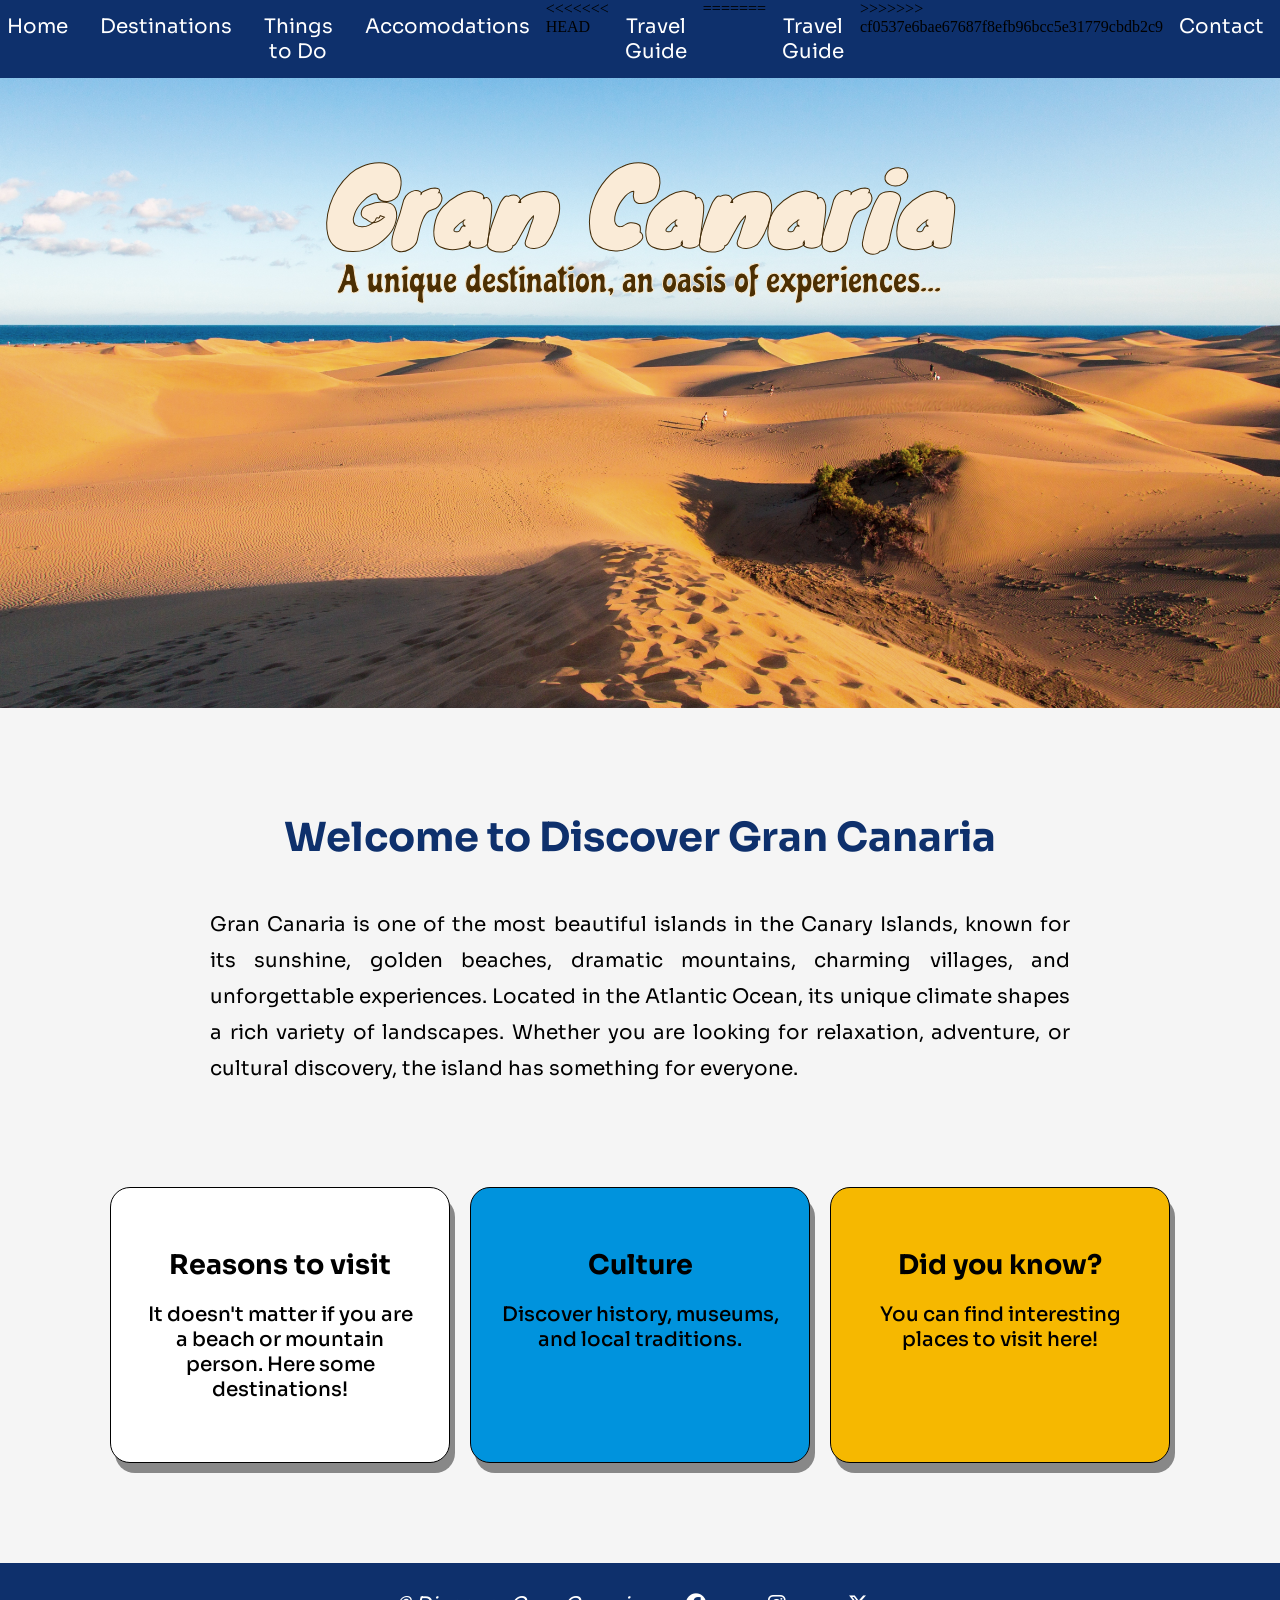
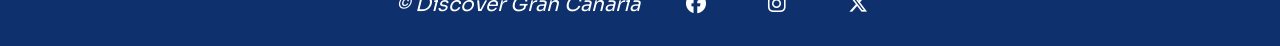
==== index.html @ fe01871c "second commmit from uni" ====
<!DOCTYPE html>
<html lang="en">
<head>
    <meta charset="UTF-8">
    <meta name="viewport" content="width=device-width, initial-scale=1.0">
    <link rel="stylesheet" href="assets/css/style.css">
    <link rel="stylesheet" href="https://cdnjs.cloudflare.com/ajax/libs/font-awesome/6.5.0/css/all.min.css">
    <link rel="preconnect" href="https://fonts.googleapis.com">
    <link rel="preconnect" href="https://fonts.gstatic.com" crossorigin>
    <link href="https://fonts.googleapis.com/css2?family=Chicle&family=Fascinate+Inline&family=Funnel+Sans:ital,wght@0,300..800;1,300..800&family=Knewave&family=Sora:wght@100..800&display=swap" rel="stylesheet">
    <title>Discover Gran Canaria</title>
</head>
<body>
    <header>
        <nav>
            <ul>
                <li><a href="index.html">Home</a></li>
                <li><a href="destinations.html">Destinations</a></li>
                <li><a href="things-to-do.html">Things to Do</a></li>
                <li><a href="accomodations.html">Accomodations</a></li>
<<<<<<< HEAD
                <li><a href="guide.html">Travel Guide</a></li>
=======
                <li><a href="#travel-guide">Travel Guide</a></li>
>>>>>>> cf0537e6bae67687f8efb96bcc5e31779cbdb2c9
                <li><a href="contact.html">Contact</a></li>
            </ul>
        </nav>
            <div class="container">
                <img class="background-img" src="assets/images/dunas.jpg" alt="Maspalomas Dunes">
                <div class="centered">
                    <h1>Gran Canaria</h1>
                    <p>A unique destination, an oasis of experiences...</p>
                </div>
            </div>
    </header>
    <main>
        <section class="introduction">
            <div class="main-title">
                <h2>Welcome to Discover Gran Canaria</h2>
            </div>
            <div class="main-text">
                <p>Gran Canaria is one of the most beautiful islands in the Canary Islands, known for its sunshine, golden beaches, dramatic mountains, charming villages, and unforgettable experiences. Located in the Atlantic Ocean, its unique climate shapes a rich variety of landscapes. Whether you are looking for relaxation, adventure, or cultural discovery, the island has something for everyone.</p>
            </div>
        </section>
        <section class="introduction-extra">
            <div class="white box">
                <h3>Reasons to visit</h3>
                <p>It doesn't matter if you are a beach or mountain person. Here some destinations!</p>
            </div>

            <div class="blue box">
                <h3>Culture</h3>
                <p>Discover history, museums, and local traditions.</p>
            </div>

            <div class="yellow box">
                <h3>Did you know?</h3>
                <p>You can find interesting places to visit here!</p>
            </div>
        </section>
    </main>
    <footer>
        <ul>
                <li id="copyright"><p>&copy; Discover Gran Canaria</p></li>
                <li><a href="index.html"><i class="fa-brands fa-facebook"></i></a></li>
                <li><a href="#destinations"><i class="fa-brands fa-instagram"></i></a></li>
                <li><a href="#things-to-do"><i class="fa-brands fa-x-twitter"></i></a></li>
            </ul>
    </footer>

</body>
</html>
---- assets/css/style.css ----
/*Style fonts here*/
@import url('https://fonts.googleapis.com/css2?family=Chicle&family=Fascinate+Inline&family=Funnel+Sans:ital,wght@0,300..800;1,300..800&family=Knewave&family=Sora:wght@100..800&display=swap');
/*Style fonts ends here */

* {
  padding: 0;
  margin: 0;
  box-sizing: border-box;
}

body {
  background-color:  #f5f5f5;
}
/* Header starts here */
/* navigation */

ul {
  display: flex;                
  justify-content: flex-end; 
  list-style-type: none;
  background-color: #0e306c;
}


ul li a {
  font-family: "Sora", Arial, Helvetica, sans-serif;
  font-size:20px;
  display: block;
  color: white;
  text-align: center;
  padding: 14px 16px;
  text-decoration: none;
}

nav ul li a:hover {
  background-color: #446db2;
}

/* Background image Home*/

.container {
  position: relative;
  height:70vh;
  min-height: 350px;
  max-height: 900px;
  overflow: hidden;
  text-align: center;
  color: white;
}

.background-img {
  width: 100%;
  height: 100%;
  object-fit: cover;
  filter: saturate(80%);
}

.centered h1 {
  font-family: "Knewave", Arial, Helvetica, sans-serif;
  font-size: clamp(45px, 8vw, 150px); /*responsive font size*/
  color: antiquewhite;
  -webkit-text-stroke: 1px #422b08; /*font border*/
  position: absolute;
  top: 20%;
  left: 50%;
  transform: translate(-50%, -50%);
  white-space: nowrap; /*keep text in the same line*/
}

.centered p {
  font-family: "Chicle", Arial, Helvetica, sans-serif;
  font-size: clamp(22px, 3vw, 50px);
  color: rgb(76, 47, 3);
  -webkit-text-stroke: 1px #fceacd; /*font border*/
  position: absolute;
  top: 34%;
  left: 50%;
  transform: translate(-50%, -50%);
}
/* header ends here*/

/* homepage main starts here */

.introduction {
  max-width: 900px;
  margin: 80px auto;  
  padding: 0 20px;
  text-align: center;
}

/* section 1 */
.main-title h2 {
  font-family: "Sora", Arial, Helvetica, sans-serif;
  font-weight: bold;
  font-size: clamp(26px, 4vw, 40px);
  color: #0e306c;
  text-align: center;
  padding: 24px;
  margin:10px;
  margin-bottom:20px;
}

.main-text p {
  font-family: "Sora", Arial, Helvetica, sans-serif;
  text-align: justify;
  font-size: clamp(16px, 2vw, 20px);
  line-height: 1.8;
  color: black;
}

/* section 2*/

.introduction-extra {
  display: flex;
  justify-content: center;
  gap:20px;
  margin: 100px auto;
  max-width: 1100px;
  padding: 0 20px;
}

.box {
  flex: 1;
  padding: 60px 30px;
  text-align: center;
  font-weight: 500;
  color: black;
  border: 1px solid black;
  border-radius: 20px;
  box-shadow: 5px 10px #888888;
  font-family: "Sora", Arial, Helvetica, sans-serif;
}

.box h3 {
  font-size: clamp(20px, 3vw, 27px);
}

.box p {
  font-size: clamp(16px, 2vw, 20px);
  padding-top: 20px;
}

.white {
  background-color: white;
}
.blue {

   background-color: #0093dd;
}
.yellow {

   background-color: #f6b800;
}
/* ====== Destinations page style starts here =============*/
.introduction-background{
    width: 100%;
    max-width: none;
    height: 300px;
    margin: 0 0 80px 0;
    padding: 0 20px;
    background-size: cover;
    background-position: center;
    background-repeat: no-repeat;
    display: flex;
    flex-direction: column;
    justify-content: center;
    position: relative;
}

#destinations-background-img {
   background-image:
        linear-gradient(rgba(255,255,255,0.7), rgba(255,255,255,0.7)),
        url('../images/sand.png');
}

.introduction-background::after {
    content: "";
    position: absolute;
    bottom: 0;
    left: 0;
    width: 100%;
    height: 80px;
    background: linear-gradient(to bottom, rgba(255,255,255,0), #f5f5f5);
}

.introduction-background .main-text {
    max-width: 800px;
    margin: 0 auto;
}

.introduction-background .main-text p {
    text-align: center;   
    color: black;
    font-weight: 500;
}

.destination-container {
      display: flex;
      align-items: center;
      justify-content: center;
      gap: 110px;
      margin: 100px auto;
      max-width: 1250px;
      padding: 0 40px;
}

.destination-container.reverse {
    flex-direction: row-reverse;
}

.destination-image img {
    width: 580px;
    max-width: 1000px;
    height: 380px;
    object-fit: cover;
    border-radius: 20px;
    box-shadow: 5px 10px #888888;
    transition: transform 0.3s ease;
}

.destination-image img:hover {
    transform: scale(1.03);
}
.destination-info {
    max-width: 430px;
}

.destination-info h3 {
    font-size: 2.2rem;
    margin: 10px 0 15px;
    font-family: "Sora", Arial, Helvetica, sans-serif;
    font-weight: bold;
    color: #0e306c;
}

.destination-info p {
    font-size: 1rem;
    text-align: justify;
    line-height: 1.6;
    color: black;
    font-family: "Sora", Arial, Helvetica, sans-serif;
    margin-bottom: 25px;
}

.destination-info .destination-button {
    display: inline-flex;
    align-items: center;
    gap: 10px;
    background-color:#f6b800;
    color: #0e306c;
    font-family: "Sora", Arial, Helvetica, sans-serif;
    font-weight: bold;
    border: none;
    padding: 14px 26px;
    border-radius: 30px;
    font-size: 0.95rem;
    cursor: pointer;
    transition: all 0.3s ease;
    text-decoration: none;
}

.destination-info .destination-button:hover {
    background-color:#0093dd;
     color: black;
     text-decoration: none;
}

.destination-info .destination-button i {
    transition: transform 0.3s ease;
}

.destination-info .destination-button:hover i {
    transform: translateX(5px);
}
/* ====== Things To Do page style starts here =============*/

#activities-background-img {
    height: 400px;
    background-image:
        linear-gradient(rgba(255,255,255,0.7), rgba(255,255,255,0.7)),
        url('../images/activities.png');
}

#activities-background-img::after {
    content: "";
    position: absolute;
    bottom: 0;
    left: 0;
    width: 100%;
    height: 80px;

    background: linear-gradient(to bottom, rgba(255,255,255,0), #f5f5f5);
}

#activities-background-img .main-text {
    max-width: 800px;
    margin: 0 auto;
}

#activities-background-img .main-text p {
    text-align: center;   
    color: black;
    font-weight: 500;
}

.activities-container {
    display: flex;
    justify-content: center;
    gap: 30px;
    margin: 100px auto;
    max-width: 1300px;
    padding: 0 20px;
    flex-wrap: wrap;
}

.activities-content {
    width: 360px;
    text-align: center;
    padding: 20px;
    font-weight: 500;
    color: black;
    border-radius: 20px;
    box-shadow: 10px 10px 5px #aaaaaa;
    font-family: "Sora", Arial, Helvetica, sans-serif;
    background-color: antiquewhite;
    display: flex;
    flex-direction: column;
}

.activities-content img {
    width: 100%; 
    height: 230px;
    object-fit: cover;
    border-radius: 20px;
}

.activities-info {
    display: flex;
    flex-direction: column;
    flex: 1;
}

.activities-info h3 {
    font-size: 1.6rem;
    color: #0e306c;
    font-weight: bold;
    margin-top: 15px;
}

.activities-info p {
    font-size: 1rem;
    padding: 15px 0;
    text-align: center;
}

.activities-info a {
    display: inline-flex;
    justify-content: center;
    align-items: center;
    background-color: #f6b800;
    color: #0e306c;
    font-weight: bold;
    padding: 14px 30px;
    border-radius: 30px;
    font-size: 0.95rem;
    text-decoration: none;
    transition: all 0.3s ease;
    margin-top: auto;
    width: auto;
}

.activities-info a:hover {
    background-color: #0093dd;
    color: black;
}

.map-container {
    display: flex;
    justify-content: center;
    align-items: center;
    padding: 40px 0;
}

.map-container img {
    width: 70%;
    max-width: 900px;
    border-radius: 20px;
    box-shadow: 0 15px 30px rgba(0,0,0,0.2);
}

/*================ Accomodations page starts here=====================*/
#accomodations-background-img {
    background-image:
        linear-gradient(rgba(255,255,255,0.7), rgba(255,255,255,0.7)),
        url('../images/accomodations.png');
}

.accommodation-button {
    display: flex;
    justify-content: center;
    gap: 20px;
    list-style: none;
    padding: 40px 0;
    flex-wrap: wrap;
}

.accommodation-button ul li a {
    background-color: #f6b800;
    color: #0e306c;
    padding: 12px 25px;
    text-decoration: none;
    font-family: "Sora", Arial, Helvetica, sans-serif;
    font-weight: bold;
    transition: 0.3s ease;
}

.accommodation-button ul li a:hover {
    background-color: #0093dd;
    color: black;
}

.accommodation-section-container{
    display: flex;
    align-items: center;
    justify-content: flex-start;
    gap: 110px;
    margin: auto;
    max-width: 1500px;
    padding: 0 40px;
}

.accommodation-section h2{
    font-family: "Sora", Arial, Helvetica, sans-serif;
    font-weight: bold;
    font-size: clamp(26px, 4vw, 40px);
    color: #0e306c;
    text-align: left;
    padding: 24px;
    margin: 100px 0 20px 0;
    margin-bottom: 20px;
}

.accommodation-container {
    display: flex;
    align-items: center;
    justify-content: flex-start;
    gap: 50px;
    width: 100%;          
    max-width: 1500px;   
    margin: 40px auto 9px;
    padding: 20px;     
    background-color:antiquewhite;
    border-radius: 20px;
    box-shadow: 0 15px 30px rgba(0,0,0,0.2);
}

.accomodation-image img {
    width: 580px;
    max-width: 1000px;
    height: 380px;
    object-fit: cover;
    border-radius: 20px;
    box-shadow: 5px 10px #888888;
    transition: transform 0.3s ease;
}

.accomodation-info {
    max-width: 600px;  
    flex: 1;
}

.accomodation-info h3 {
    font-size: 2.2rem;
    margin: 10px 0 15px;
    font-family: "Sora", Arial, Helvetica, sans-serif;
    font-weight: bold;
    color: #0e306c;
}

.accomodation-info p {
    font-size: 1rem;
    text-align: justify;
    line-height: 1.6;
    color: black;
    font-family: "Sora", Arial, Helvetica, sans-serif;
    margin-bottom: 25px;
}

.accomodation-button-info p {
    text-align: center;
    align-items: center;
    font-family: "Sora", Arial, Helvetica, sans-serif;
    font-size: 2.2rem;
    margin: 10px 0 15px;
    font-weight: bold;
    color: #0e306c;
      
}

.accomodation-button-info .destination-button {
    display: inline-flex;
    align-items: center;
    gap: 10px;
    background-color:#f6b800;
    color: #0e306c;
    font-family: "Sora", Arial, Helvetica, sans-serif;
    font-weight: bold;
    border: none;
    padding: 14px 26px;
    border-radius: 30px;
    font-size: 0.95rem;
    cursor: pointer;
    transition: all 0.3s ease;
    text-decoration: none;
}

.accomodation-button-info .destination-button:hover {
  background-color: #0093dd;
  color: black;
  text-decoration: none;
}

#arrow-button {
  color: #0e306c;
  text-align: center;
}

#arrow-button:hover {
  color:#446db2;
  text-align: center;
}

.accommodation-section {
  display: flex;
  justify-content: space-between;
  align-items: center;
  width: 100%;
}

.section-arrow {
  font-size: 26px;
  color: #0e306c;
  text-decoration: none;
  transition: 0.3s ease;
}

.section-arrow:hover {
  color: #0093dd;
  transform: translateY(-3px);
}

/*================ Contacts Page starts here=====================*/
#contacts-background-img{
     background-image:
        linear-gradient(rgba(255,255,255,0.7), rgba(255,255,255,0.7)),
        url('../images/contact.png');
}
.form-container {
  display: flex;
  justify-content: center;
  gap: 40px;
  margin: 100px auto;
  max-width: 1100px;
  padding: 0 20px;
  flex-wrap: wrap;
  font-family: "Sora", Arial, Helvetica, sans-serif;
}

.form-content,
.contact-info {
  width: 420px;
  background-color: #e6d7c3;
  border-radius: 20px;
  padding: 30px;
  box-shadow: 0 15px 30px rgba(0,0,0,0.2);
}

/* ===== Form ===== */

.form-content form {
  display: flex;
  flex-direction: column;
  gap: 10px;
}

.form-content label {
  font-weight: bold;
  color: #0e306c;
}

.form-content input,
.form-content textarea {
  padding: 12px;
  border-radius: 10px;
  border: 1px solid #ccc;
  font-size: 14px;
  font-family: inherit;
}

.form-content textarea {
  min-height: 120px;
}

.form-content button {
  margin-top: 10px;
  padding: 14px;
  border-radius: 30px;
  border: none;
  background-color: #f6b800;
  color: #0e306c;
  font-weight: bold;
  font-size: 16px;
  cursor: pointer;
  transition: 0.3s;
}

.form-content button:hover {
  background-color: #0093dd;
  color: black;
}

/* ===== Contact Info ===== */

.contact-info h3 {
  font-size: 2rem;
  color: #0e306c;
  margin-bottom: 20px;
}

.contact-info p {
  display: flex;
  align-items: center;
  gap: 10px;
  margin-bottom: 15px;
}

.contact-info i {
  color: #0e306c;
}


.contact-info hr {
  border: none;
  height: 2px;
  background-color: #f6b800;
  margin: 20px 0;
}

/* ===== FAQ ===== */

.contact-info h4 {
  text-align: center;
  font-size: 1.6rem;
  margin: 20px 0;
  color: #0e306c;
}

.faq-box {
  display: flex;
  flex-direction: column;
  gap: 15px;
}

.contact-info details {
  background-color: #f5f5f5;
  border-radius: 15px;
  padding: 15px 20px;
  box-shadow: 0 8px 15px rgba(0,0,0,0.1);
  transition: 0.3s;
}

.contact-info details:hover {
  transform: translateY(-2px);
}

.contact-info summary {
  font-size: 1.1rem;
  font-weight: 700;
  cursor: pointer;
  list-style: none;
  color: #0e306c;
  display: flex;
  align-items: center;
  gap: 10px;
}


.contact-info summary::-webkit-details-marker {
  display: none;
}


.contact-info summary::before {
  content: "▾";
  font-size: 18px;
  transition: 0.3s;
}


.contact-info details[open] summary::before {
  transform: rotate(180deg);
}

.contact-info details p {
  margin-top: 10px;
  font-size: 0.95rem;
  color: #333;
}
/*================ Footer starts here=====================*/

footer {
  text-align: center;
}

footer ul {
  display: flex;
  justify-content: center;  
  align-items: center;
  background-color: #0e306c;
  padding: 15px;
  gap: 30px;
  list-style: none;
  flex-wrap: wrap;             
}

footer ul li {
  list-style: none;
}

footer a {
  font-size: 20px;
  color: white;
  text-decoration: none;
  font-family: "Sora", Arial, Helvetica, sans-serif;
}

footer a:hover {
  color: #91a9d4

}

#copyright {
  color: white;
  font-family: "Sora", Arial, Helvetica, sans-serif;
  font-style:italic;
  font-size:20px;
}


@media only screen and (max-width: 1583px ) {
    
  .centered p {
    top: 32%;
  }
}
/* ===== Accommodations Responsive ===== */

@media only screen and (max-width: 1100px) {
  .accommodation-container {
    flex-direction: column;
    align-items: center;
    text-align: center;
    gap: 25px;
    width: 90%;
    padding: 25px;
  }

  .accomodation-image img {
    width: 100%;
    height: 320px;
  }

  .accomodation-info {
    max-width: 100%;
  }

  .accomodation-info h3 {
    font-size: 2rem;
  }

  .accomodation-info p {
    text-align: center;
  }

  .accomodation-button-info p {
    font-size: 1.8rem;
  }

  .accommodation-section-container {
    justify-content: center;
    padding: 0 20px;
  }

  .accommodation-section h2 {
    text-align: center;
    margin-top: 70px;
  }
}

@media only screen and (max-width: 1095px ) {

  .centered p {
    top: 30%;
  }

  /* ===== Destinations Responsive ===== */
  .destination-container,
    .destination-container.reverse {
        flex-direction: column;
        gap: 35px;
        margin: 70px auto;
        padding: 0 25px;
        text-align: center;
    }

    .destination-image img {
        width: 100%;
        max-width: 100%;
        height: 280px;
    }

    .destination-info {
        max-width: 100%;
    }

    .destination-info h3 {
        font-size: 2rem;
    }
  /* ===== Things to Do Responsive ===== */

    .activities-container {
        flex-direction: column;
        align-items: center;
        gap: 40px;
    }

    .activities-content {
        width: 90%;
        max-width: 600px;
    }

    .activities-content img {
        width: 100%;
        height: 300px;
    }

    .map-container img {
        width: 90%;
    }

}


@media only screen and (max-width: 973px ) {
    
  .centered p {
    top: 32%;
  }

} 


@media only screen and (max-width: 879px ) {
    
  .centered p { 
    display: none;
  }

} 

/*Tablet Responsive*/
@media only screen and (max-width: 768px) {
  /* ===== Homepage Responsive ===== */
  nav ul {
    flex-wrap: wrap;
    justify-content: center;
  }

  ul li a {
    font-size: 14px;
    padding: 10px;
  }
  
  .introduction-extra {
    flex-direction: column;
    height: auto;
    padding: 0 20px;
    gap: 25px;
  }

  .box {
    margin: 0;
  }
  /* ===== Destinations Responsive ===== */
  .destination-container,
    .destination-container.reverse {
        flex-direction: column;
        gap: 35px;
        margin: 70px auto;
        padding: 0 25px;
        text-align: center;
    }

    .destination-image img {
        width: 100%;
        max-width: 100%;
        height: 280px;
    }

    .destination-info {
        max-width: 100%;
    }

    .destination-info h3 {
        font-size: 2rem;
    }


  /* ===== Things to do Responsive ===== */
     #activities-background-img {
        height: 350px;
        padding: 0 25px;
    }

    #activities-background-img .main-text p {
        font-size: 16px;
        line-height: 1.6;
    }

    .activities-container {
        margin: 70px auto;
        padding: 0 25px;
    }

    .activities-content {
        width: 100%;
        padding: 20px;
    }

    .activities-content img {
        height: 250px;
    }

    .activities-info h3 {
        font-size: 1.8rem;
    }

    .activities-info p {
        font-size: 1rem;
    }

    .map-container {
        margin: 70px auto;
        padding: 20px;
    }

    .map-container img {
        width: 100%;
    }

/* ===== Accommodations to do Responsive ===== */

    .accommodation-button ul {
    flex-wrap: wrap;
    justify-content: center;
    gap: 12px;
    background-color: transparent;
  }

  .accommodation-button ul li a {
    font-size: 14px;
    padding: 10px 18px;
    border-radius: 25px;
  }

  .accommodation-container {
    width: 92%;
    margin: 30px auto;
  }

  .accomodation-image img {
    height: 260px;
  }

  .accomodation-info h3 {
    font-size: 1.7rem;
  }

  .accomodation-info p {
    font-size: 0.95rem;
    line-height: 1.6;
  }

  .accomodation-button-info p {
    font-size: 1.5rem;
  }

  .accomodation-button-info .destination-button {
    padding: 12px 24px;
  }
}

/*Mobile Responsive*/
@media only screen and (max-width: 480px) {
  /* ===== Homepage Responsive ===== */
  .centered h1 {
    font-size: 42px;
  }

  .main-title h2 {
    font-size: 24px;
  }

  .main-text p {
    font-size: 16px;
    text-align: left;
  }

  footer ul {
    display: flex;
    flex-wrap: wrap;
    justify-content: center;
    gap: 15px;
  }

  footer ul li {
    flex: 0 0 auto;
  }

  #copyright {
    flex: 0 0 100%; 
    text-align: center;
    margin-bottom: 5px;
  }
    /* ===== Destinations Responsive ===== */

    #destinations-background-img {
    height: 400px;
}
    .destination-container,
    .destination-container.reverse {
        gap: 25px;
        margin: 50px auto;
        padding: 0 18px;
    }

    .destination-image img {
        height: 220px;
        border-radius: 15px;
    }

    .destination-info h3 {
        font-size: 1.7rem;
    }

    .destination-info p {
        font-size: 0.95rem;
        line-height: 1.6;
    }

    .destination-info .destination-button {
        padding: 12px 20px;
        font-size: 0.85rem;
    }
/* ===== Things to Do Responsive ===== */
    #activities-background-img {
        height: 420px;
    }

    .activities-content img {
        height: 220px;
    }

    .activities-info h3 {
        font-size: 1.5rem;
    }

    .activities-info p {
        font-size: 0.95rem;
        line-height: 1.5;
    }

    .activities-info a {
        padding: 12px 22px;
        font-size: 0.85rem;
    }

    .map-container {
        padding: 15px;
    }

    /* ===== Accommodations to do Responsive ===== */

    #accomodations-background-img {
    height: 420px;
  }

  .accommodation-button {
    padding: 20px 10px;
  }

  .accommodation-button ul {
    flex-direction: column;
    width: 100%;
    align-items: center;
  }

  .accommodation-button ul li {
    width: 80%;
  }

  .accommodation-button ul li a {
    width: 100%;
    border-radius: 25px;
  }

  .accommodation-container {
    width: 94%;
    padding: 18px;
    border-radius: 15px;
  }

  .accomodation-image img {
    height: 220px;
    border-radius: 15px;
  }

  .accomodation-info h3 {
    font-size: 1.4rem;
  }

  .accomodation-info p {
    text-align: left;
  }

  .accomodation-button-info p {
    font-size: 1.3rem;
  }

  .main-title h2 {
    padding: 12px;
  }
    .section-arrow {
    font-size: 22px;
  }
}
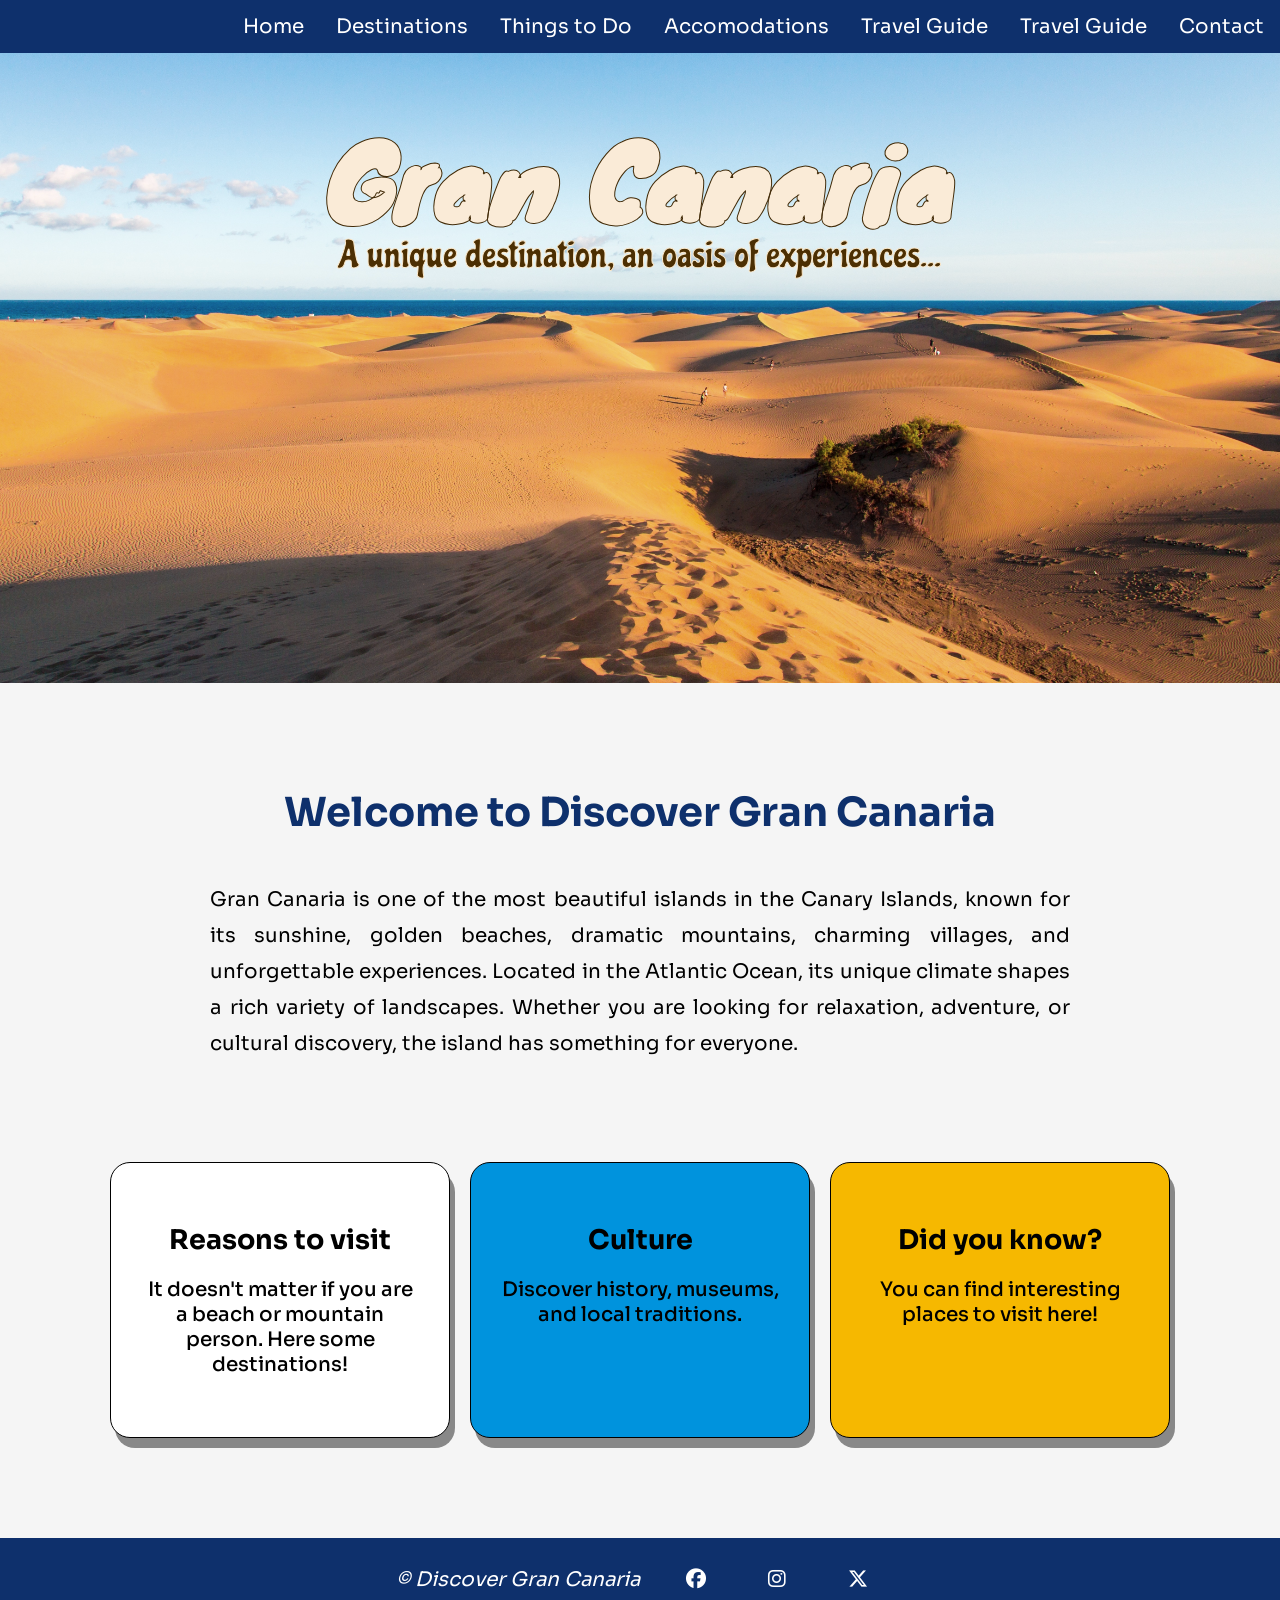
==== commit 41bbd47a: "fix a problem" ====
--- a/index.html
+++ b/index.html
@@ -18,11 +18,8 @@
                 <li><a href="destinations.html">Destinations</a></li>
                 <li><a href="things-to-do.html">Things to Do</a></li>
                 <li><a href="accomodations.html">Accomodations</a></li>
-<<<<<<< HEAD
                 <li><a href="guide.html">Travel Guide</a></li>
-=======
                 <li><a href="#travel-guide">Travel Guide</a></li>
->>>>>>> cf0537e6bae67687f8efb96bcc5e31779cbdb2c9
                 <li><a href="contact.html">Contact</a></li>
             </ul>
         </nav>
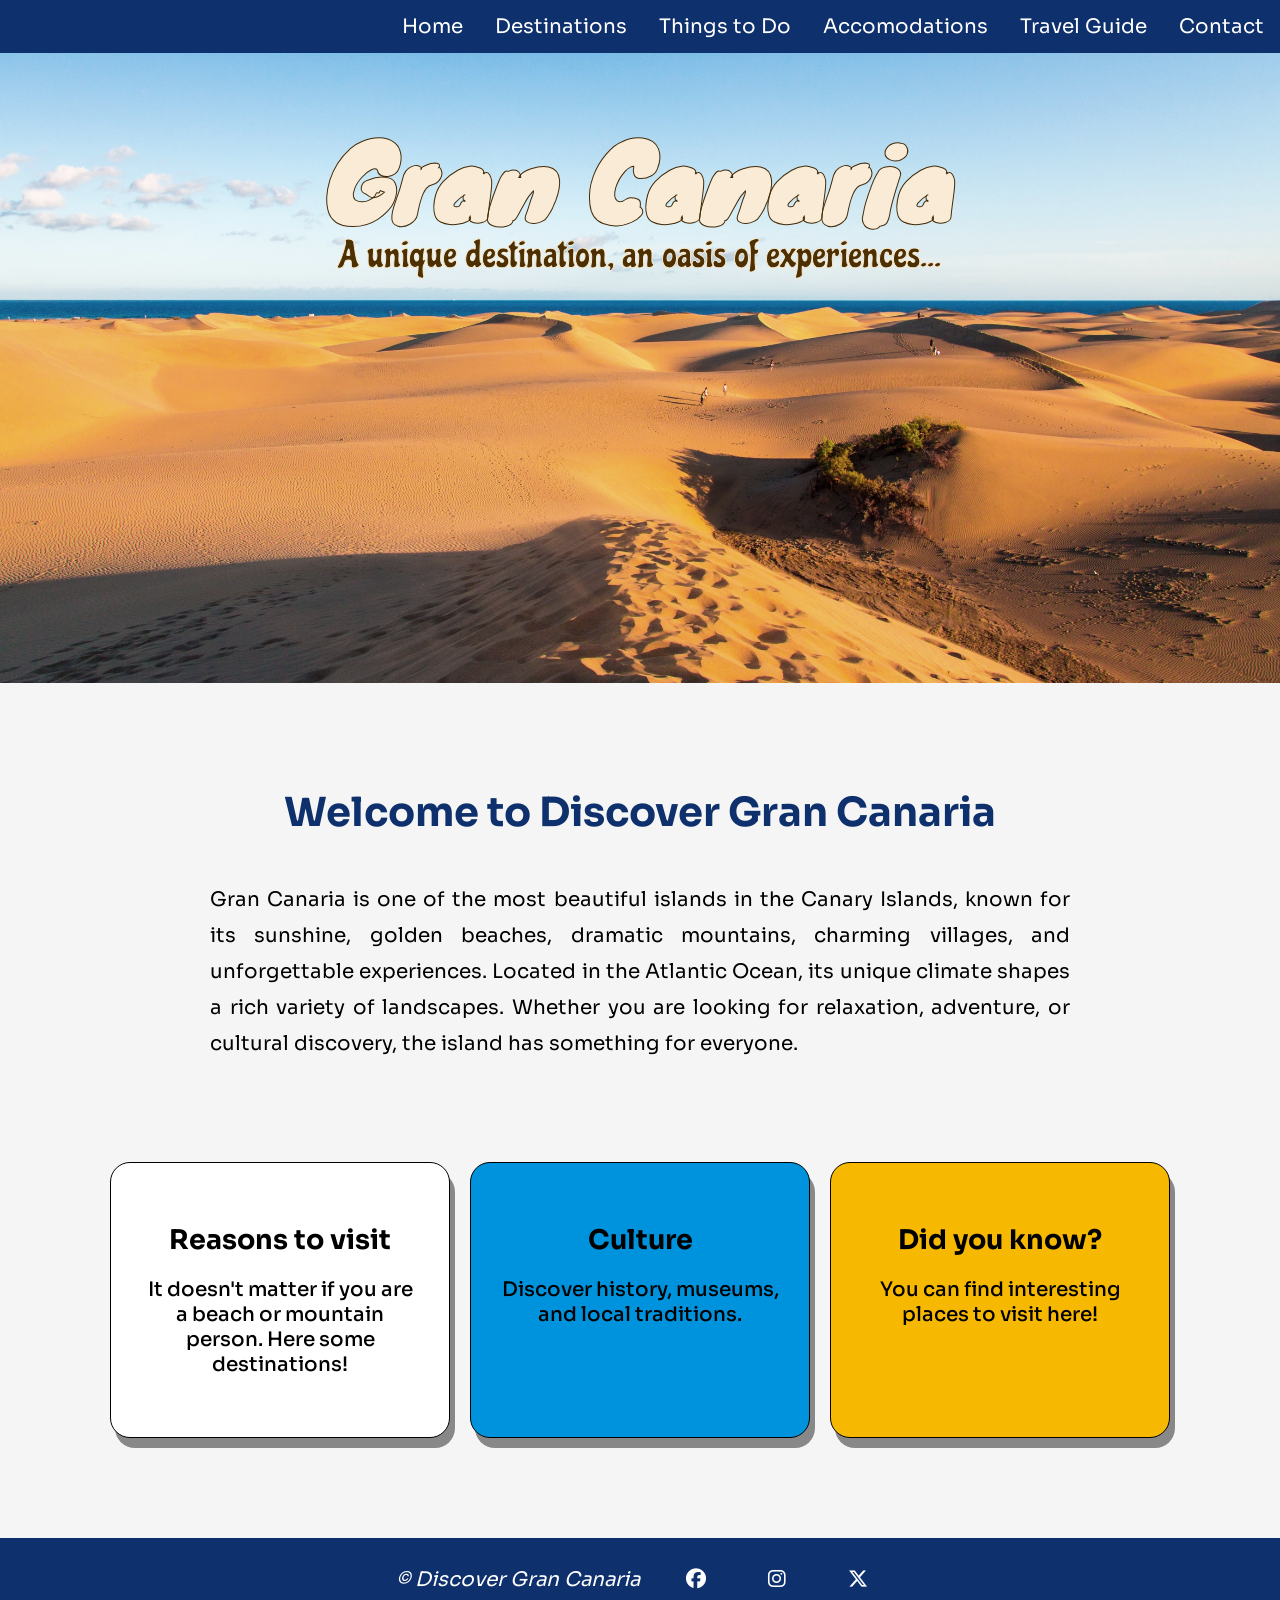
==== commit c034f64f: "fixed nav bar" ====
--- a/index.html
+++ b/index.html
@@ -19,7 +19,6 @@
                 <li><a href="things-to-do.html">Things to Do</a></li>
                 <li><a href="accomodations.html">Accomodations</a></li>
                 <li><a href="guide.html">Travel Guide</a></li>
-                <li><a href="#travel-guide">Travel Guide</a></li>
                 <li><a href="contact.html">Contact</a></li>
             </ul>
         </nav>
@@ -60,12 +59,11 @@
     <footer>
         <ul>
                 <li id="copyright"><p>&copy; Discover Gran Canaria</p></li>
-                <li><a href="index.html"><i class="fa-brands fa-facebook"></i></a></li>
-                <li><a href="#destinations"><i class="fa-brands fa-instagram"></i></a></li>
-                <li><a href="#things-to-do"><i class="fa-brands fa-x-twitter"></i></a></li>
+                <li><a href="https://www.facebook.com/?locale=en_GB" target="_blank"><i class="fa-brands fa-facebook"></i></a></li>
+                <li><a href="https://www.instagram.com/?hl=en"><i class="fa-brands fa-instagram"></i></a></li>
+                <li><a href="https://x.com/"><i class="fa-brands fa-x-twitter"></i></a></li>
             </ul>
     </footer>
-
 </body>
 </html>
 
--- a/assets/css/style.css
+++ b/assets/css/style.css
@@ -638,7 +638,6 @@
   color: #0e306c;
 }
 
-
 .contact-info hr {
   border: none;
   height: 2px;
@@ -684,11 +683,9 @@
   gap: 10px;
 }
 
-
 .contact-info summary::-webkit-details-marker {
   display: none;
 }
-
 
 .contact-info summary::before {
   content: "▾";
@@ -696,7 +693,6 @@
   transition: 0.3s;
 }
 
-
 .contact-info details[open] summary::before {
   transform: rotate(180deg);
 }
@@ -706,6 +702,303 @@
   font-size: 0.95rem;
   color: #333;
 }
+/*================Travel Guide starts here =============*/
+
+.guide-section-container{
+    display: flex;
+    align-items: center;
+    justify-content: center;
+    gap: 110px;
+    margin: auto;
+    max-width: 1500px;
+    padding: 0 40px;
+}
+
+.guide-section h2{
+    font-family: "Sora", Arial, Helvetica, sans-serif;
+    font-weight: bold;
+    font-size: clamp(26px, 4vw, 40px);
+    color: #0e306c;
+    text-align: center;
+    padding: 24px;
+    margin: 40px 0 20px 0;
+    margin-bottom: 20px;
+}
+
+
+#travel-guide-background-img{
+    height: 400px;
+     background-image:
+        linear-gradient(rgba(255,255,255,0.7), rgba(255,255,255,0.7)),
+        url('../images/transports.png');
+}
+
+#transport-section{
+  margin: 40px auto;
+}
+
+.box a {
+  font-size: clamp(16px, 2vw, 40px);
+  padding-top: 20px;
+  background: linear-gradient(90deg, #0093dd, #f6b800, #888888);
+  -webkit-background-clip: text;
+  -webkit-text-fill-color: transparent;
+   -webkit-text-stroke: 1px black;
+}
+
+.transport-box h3::after {
+  content: "";
+  display: block;
+  width: 50px;
+  height: 3px;
+  background-color: #f6b800;
+  margin: 10px auto 0;
+  border-radius: 5px;
+}
+
+.transport-box {
+  border: none;
+  box-shadow: none;
+}
+
+/* ===== Travel Guide - Taxi Box ===== */
+
+.travel-box {
+  background-color: antiquewhite;
+  padding: 50px 40px;
+  border-radius: 20px;
+  margin: 40px auto 100px;
+  max-width: 1100px;
+  font-family: "Sora", Arial, Helvetica, sans-serif;
+  box-shadow: 0 10px 25px rgba(0,0,0,0.1);
+}
+
+.travel-box-title h3 {
+  font-size: 2rem;
+  color: #0e306c;
+  font-weight: 800;
+  margin-bottom: 15px;
+}
+
+.travel-box-info p {
+  font-size: 1rem;
+  line-height: 1.7;
+  margin-bottom: 15px;
+}
+
+.travel-box details {
+  background-color: white;
+  border-radius: 12px;
+  padding: 18px;
+  margin-top: 15px;
+}
+
+.travel-box summary {
+  font-size: 1rem;
+  color: #0e306c;
+  cursor: pointer;
+}
+
+.fare-table {
+  width: 100%;
+  border-collapse: collapse;
+  background-color: white;
+  margin-top: 20px;
+}
+
+.fare-table th,
+.fare-table td {
+  border: 2px solid #0e306c;
+  padding: 12px;
+  background-color: white;
+  font-family: "Sora", Arial, Helvetica, sans-serif;
+}
+
+.fare-table th {
+  color: #0e306c;
+  font-weight: bold;
+  text-align: left;
+}
+
+/* ===== transports images ====*/
+.map-card img,
+.currency-image img {
+  display: block;
+}
+
+.bus-images {
+  display: flex;
+  gap: 30px;
+  margin: 35px 0;
+}
+
+.bus-card {
+  flex: 1;
+  text-align: center;
+}
+
+.bus-card img {
+  width: 100%;
+  height: clamp(200px, 25vw, 320px);
+  object-fit: cover;
+  border-radius: 15px;
+  box-shadow: 6px 6px 0 rgba(0,0,0,0.2);
+  margin-bottom: 10px;
+}
+
+.bus-card img {
+  transition: transform 0.3s ease;
+}
+
+.bus-card img:hover {
+  transform: scale(1.05);
+}
+
+.bus-card p {
+  font-size: 1rem;
+  font-weight: 600;
+  line-height: 1.4;
+  margin-top: 8px;
+}
+
+.bus-card strong {
+  color:#0e306c;
+}
+
+/*====== Maps ======*/
+
+.map-row {
+  display: flex;
+  gap: 25px;
+  justify-content: center;
+  align-items: stretch;
+  margin-top: 30px;
+}
+
+.map-card {
+  flex: 1;
+  background-color: white;
+  padding: 25px;
+  border-radius: 20px;
+  text-align: center;
+  box-shadow: 0 10px 25px rgba(0,0,0,0.1);
+  font-family: "Sora", Arial, Helvetica, sans-serif;
+  display: flex;
+  flex-direction: column;
+}
+
+.map-card h3 {
+  color: #0e306c;
+  margin-bottom: 18px;
+  font-size: 1.45rem;
+  min-height: 70px;
+  display: flex;
+  align-items: center;
+  justify-content: center;
+}
+
+.map-card img {
+  width: 100%;
+  height: 190px;
+  object-fit: cover;
+  border-radius: 15px;
+  margin-bottom: 18px;
+}
+
+.map-card p {
+  text-align: left;
+  font-size: 1.08rem;
+  line-height: 1.35;
+  margin-bottom: 15px;
+  flex-grow: 1;
+}
+
+.map-card a {
+  display: inline-block;
+  align-self: center;
+  background-color: #f6b800;
+  color: #0e306c;
+  padding: 12px 24px;
+  border-radius: 25px;
+  text-decoration: none;
+  font-weight: bold;
+  font-size: 1.05rem;
+  margin-top: auto;
+}
+
+.map-card a:hover {
+  background-color: #0093dd;
+  color: black;
+}
+
+/*========== Currency ==========*/
+
+.currency-section {
+  background-color: antiquewhite;
+  padding: 70px 50px;
+  border-radius: 20px;
+  margin: 40px auto 100px;
+  max-width: 1100px;
+  font-family: "Sora", Arial, Helvetica, sans-serif;
+  box-shadow: 0 10px 25px rgba(0,0,0,0.1);
+}
+
+.currency-container {
+  display: flex;
+  align-items: center;
+  justify-content: space-between;
+  gap: 60px;
+}
+
+.currency-text {
+  flex: 1;
+}
+
+.currency-text h3 {
+  font-size: 2rem;
+  color: #0e306c;
+  font-weight: 800;
+  margin-bottom: 25px;
+  
+}
+
+.currency-text p {
+  font-size: 1.05rem;
+  line-height: 1.8;
+  margin-bottom: 18px;
+  text-align: justify;
+}
+
+.currency-tip {
+  background-color: white;
+  border-left: 5px solid #f6b800;
+  padding: 15px 20px;
+  border-radius: 10px;
+}
+
+.currency-image {
+  flex: 1;
+  display: flex;
+  justify-content: center;
+}
+
+.currency-image img {
+  width: 100%;
+  max-width: 430px;
+  height: 280px;
+  object-fit: cover;
+  border-radius: 20px;
+  box-shadow: 10px 10px 0px rgba(0,0,0,0.25);
+}
+
+.currency-image img {
+  transition: transform 0.3s ease;
+}
+
+.currency-image img:hover {
+  transform: scale(1.05);
+}
+
 /*================ Footer starts here=====================*/
 
 footer {
@@ -850,15 +1143,48 @@
 
 }
 
-
 @media only screen and (max-width: 973px ) {
     
   .centered p {
     top: 32%;
   }
-
-} 
-
+ /*===== travel guide ====*/
+  .travel-box,
+  .currency-section {
+    width: 92%;
+    padding: 30px 22px;
+  }
+
+  .map-row {
+    flex-direction: column;
+    gap: 30px;
+  }
+
+  .map-card img {
+    height: 260px;
+  }
+
+  .currency-container {
+    flex-direction: column;
+    gap: 35px;
+  }
+
+  .currency-text h3 {
+    text-align: center;
+    font-size: 2rem;
+  }
+
+  .currency-image img {
+    max-width: 100%;
+    height: 260px;
+  }
+
+  .fare-table {
+    display: block;
+    overflow-x: auto;
+    white-space: nowrap;
+  }
+}
 
 @media only screen and (max-width: 879px ) {
     
@@ -998,6 +1324,89 @@
   .accomodation-button-info .destination-button {
     padding: 12px 24px;
   }
+
+/*===== travel guide =====*/
+  #travel-guide-background-img {
+    height: 420px;
+  }
+
+  #transport-section {
+    flex-direction: column;
+    gap: 15px;
+  }
+
+  .transport-box {
+    padding: 30px 20px;
+  }
+
+  .guide-section-container {
+    padding: 0 20px;
+  }
+
+  .travel-box,
+  .currency-section {
+    width: 94%;
+    padding: 24px 18px;
+    margin-bottom: 70px;
+  }
+
+  .travel-box-title h3,
+  .currency-text h3 {
+    font-size: 1.7rem;
+    text-align: center;
+  }
+
+  .travel-box-info p,
+  .currency-text p,
+  .map-card p {
+    font-size: 0.95rem;
+    line-height: 1.6;
+    text-align: left;
+  }
+
+  .map-card {
+    padding: 20px;
+  }
+
+  .map-card h3 {
+    min-height: auto;
+    font-size: 1.25rem;
+  }
+
+  .map-card img {
+    height: 210px;
+  }
+
+  .map-card a {
+    font-size: 0.95rem;
+    padding: 11px 20px;
+  }
+
+  .currency-image img {
+    height: 220px;
+  }
+
+  .fare-table th,
+  .fare-table td {
+    padding: 10px;
+    font-size: 0.9rem;
+  }
+  .transport-flex {
+    flex-direction: column;
+  }
+
+  .transport-image img {
+    max-width: 100%;
+    height: 220px;
+  }
+
+  .bus-images {
+    flex-direction: column;
+  }
+
+  .bus-card img {
+    height: 220px;
+  }
 }
 
 /*Mobile Responsive*/
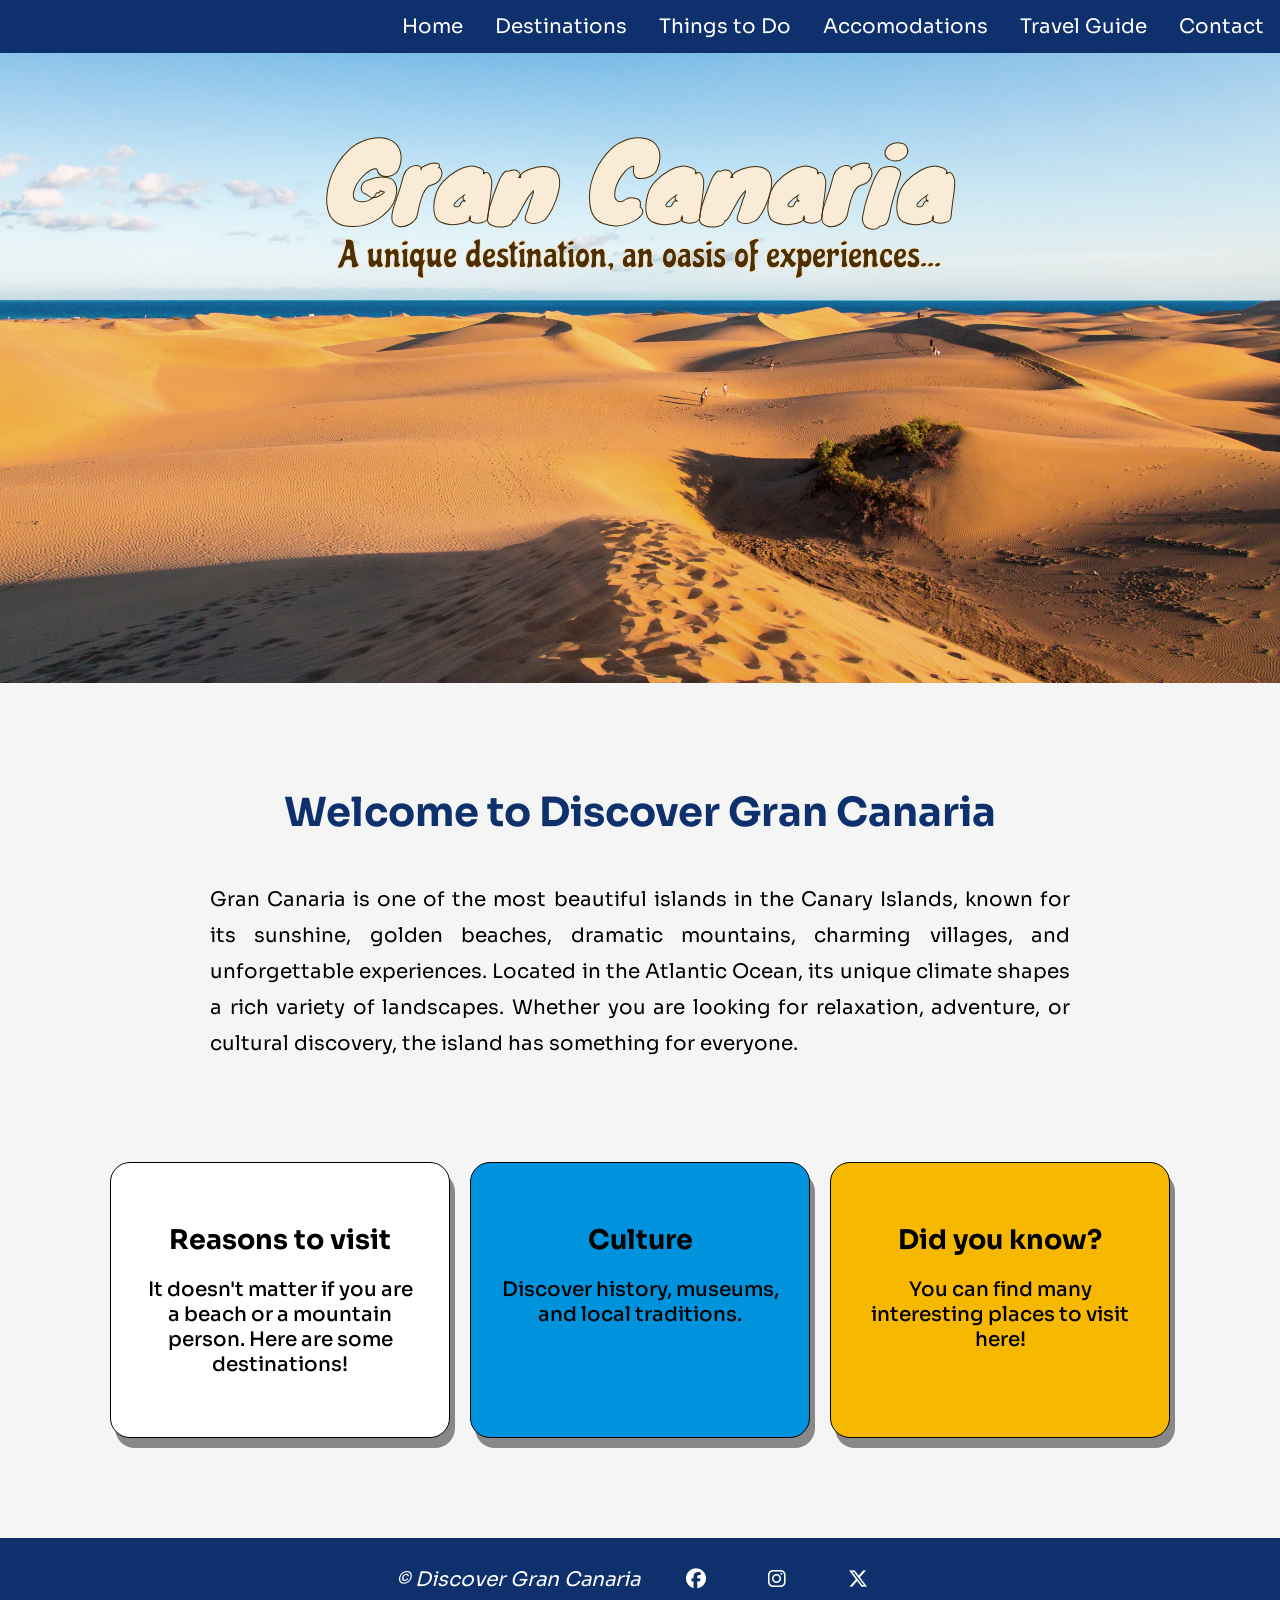
==== commit 2e5b7d01: "corrected errors in index. html" ====
--- a/index.html
+++ b/index.html
@@ -42,7 +42,7 @@
         <section class="introduction-extra">
             <div class="white box">
                 <h3>Reasons to visit</h3>
-                <p>It doesn't matter if you are a beach or mountain person. Here some destinations!</p>
+                <p>It doesn't matter if you are a beach or a mountain person. Here are some destinations!</p>
             </div>
 
             <div class="blue box">
@@ -52,7 +52,7 @@
 
             <div class="yellow box">
                 <h3>Did you know?</h3>
-                <p>You can find interesting places to visit here!</p>
+                <p>You can find many interesting places to visit here!</p>
             </div>
         </section>
     </main>
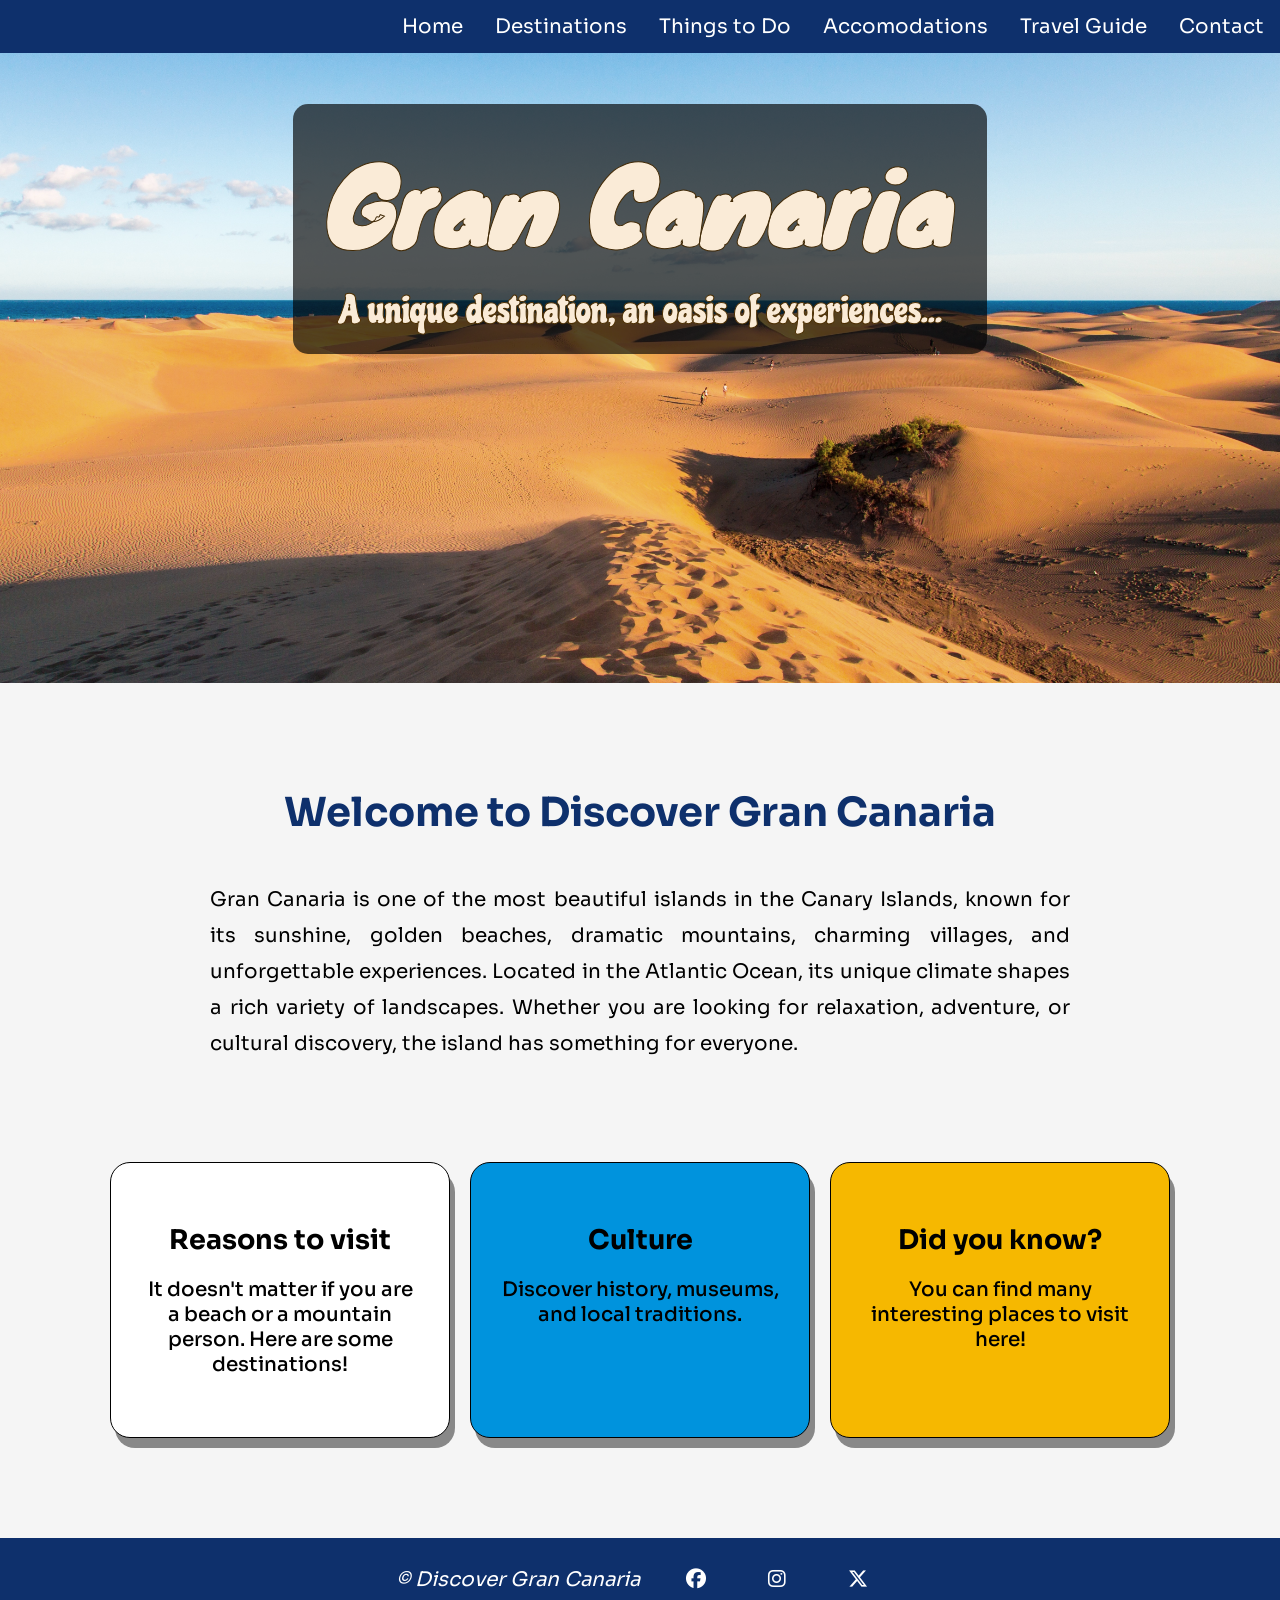
==== commit 745e0ab3: "hero image text fixed" ====
--- a/index.html
+++ b/index.html
@@ -26,7 +26,7 @@
                 <img class="background-img" src="assets/images/dunas.jpg" alt="Maspalomas Dunes">
                 <div class="centered">
                     <h1>Gran Canaria</h1>
-                    <p>A unique destination, an oasis of experiences...</p>
+                    <h2>A unique destination, an oasis of experiences...</h2>
                 </div>
             </div>
     </header>
--- a/assets/css/style.css
+++ b/assets/css/style.css
@@ -55,27 +55,33 @@
   filter: saturate(80%);
 }
 
+.centered {
+  position: absolute;
+  top: 28%;
+  left: 50%;
+  transform: translate(-50%, -50%);
+  background-color: rgba(0, 0, 0, 0.65);
+  padding: 20px 35px;
+  border-radius: 15px;
+  text-align: center;
+}
+
 .centered h1 {
   font-family: "Knewave", Arial, Helvetica, sans-serif;
   font-size: clamp(45px, 8vw, 150px); /*responsive font size*/
   color: antiquewhite;
-  -webkit-text-stroke: 1px #422b08; /*font border*/
-  position: absolute;
-  top: 20%;
-  left: 50%;
-  transform: translate(-50%, -50%);
+  -webkit-text-stroke: 1px #422b08;
+  position: static;
+  transform: none;
   white-space: nowrap; /*keep text in the same line*/
 }
 
-.centered p {
+.centered h2 {
   font-family: "Chicle", Arial, Helvetica, sans-serif;
   font-size: clamp(22px, 3vw, 50px);
-  color: rgb(76, 47, 3);
-  -webkit-text-stroke: 1px #fceacd; /*font border*/
-  position: absolute;
-  top: 34%;
-  left: 50%;
-  transform: translate(-50%, -50%);
+  color: antiquewhite;
+  margin-top: 5px;
+  -webkit-text-stroke: 1px  rgb(76, 47, 3); /*font border*/
 }
 /* header ends here*/
 
@@ -523,6 +529,7 @@
 #arrow-button {
   color: #0e306c;
   text-align: center;
+  font-size: 20px;
 }
 
 #arrow-button:hover {
@@ -1552,6 +1559,28 @@
     .section-arrow {
     font-size: 22px;
   }
-}
-
-
+
+  /*==== responsive bus fare table ===*/
+.travel-box details {
+    padding: 14px;
+    overflow-x: auto;
+  }
+
+  .travel-box summary {
+    font-size: 0.9rem;
+  }
+
+  .fare-table {
+    width: 100%;
+    min-width: 380px;
+    font-size: 0.7rem;
+  }
+
+  .fare-table th,
+  .fare-table td {
+    padding: 6px;
+    white-space: nowrap;
+  }
+}
+
+
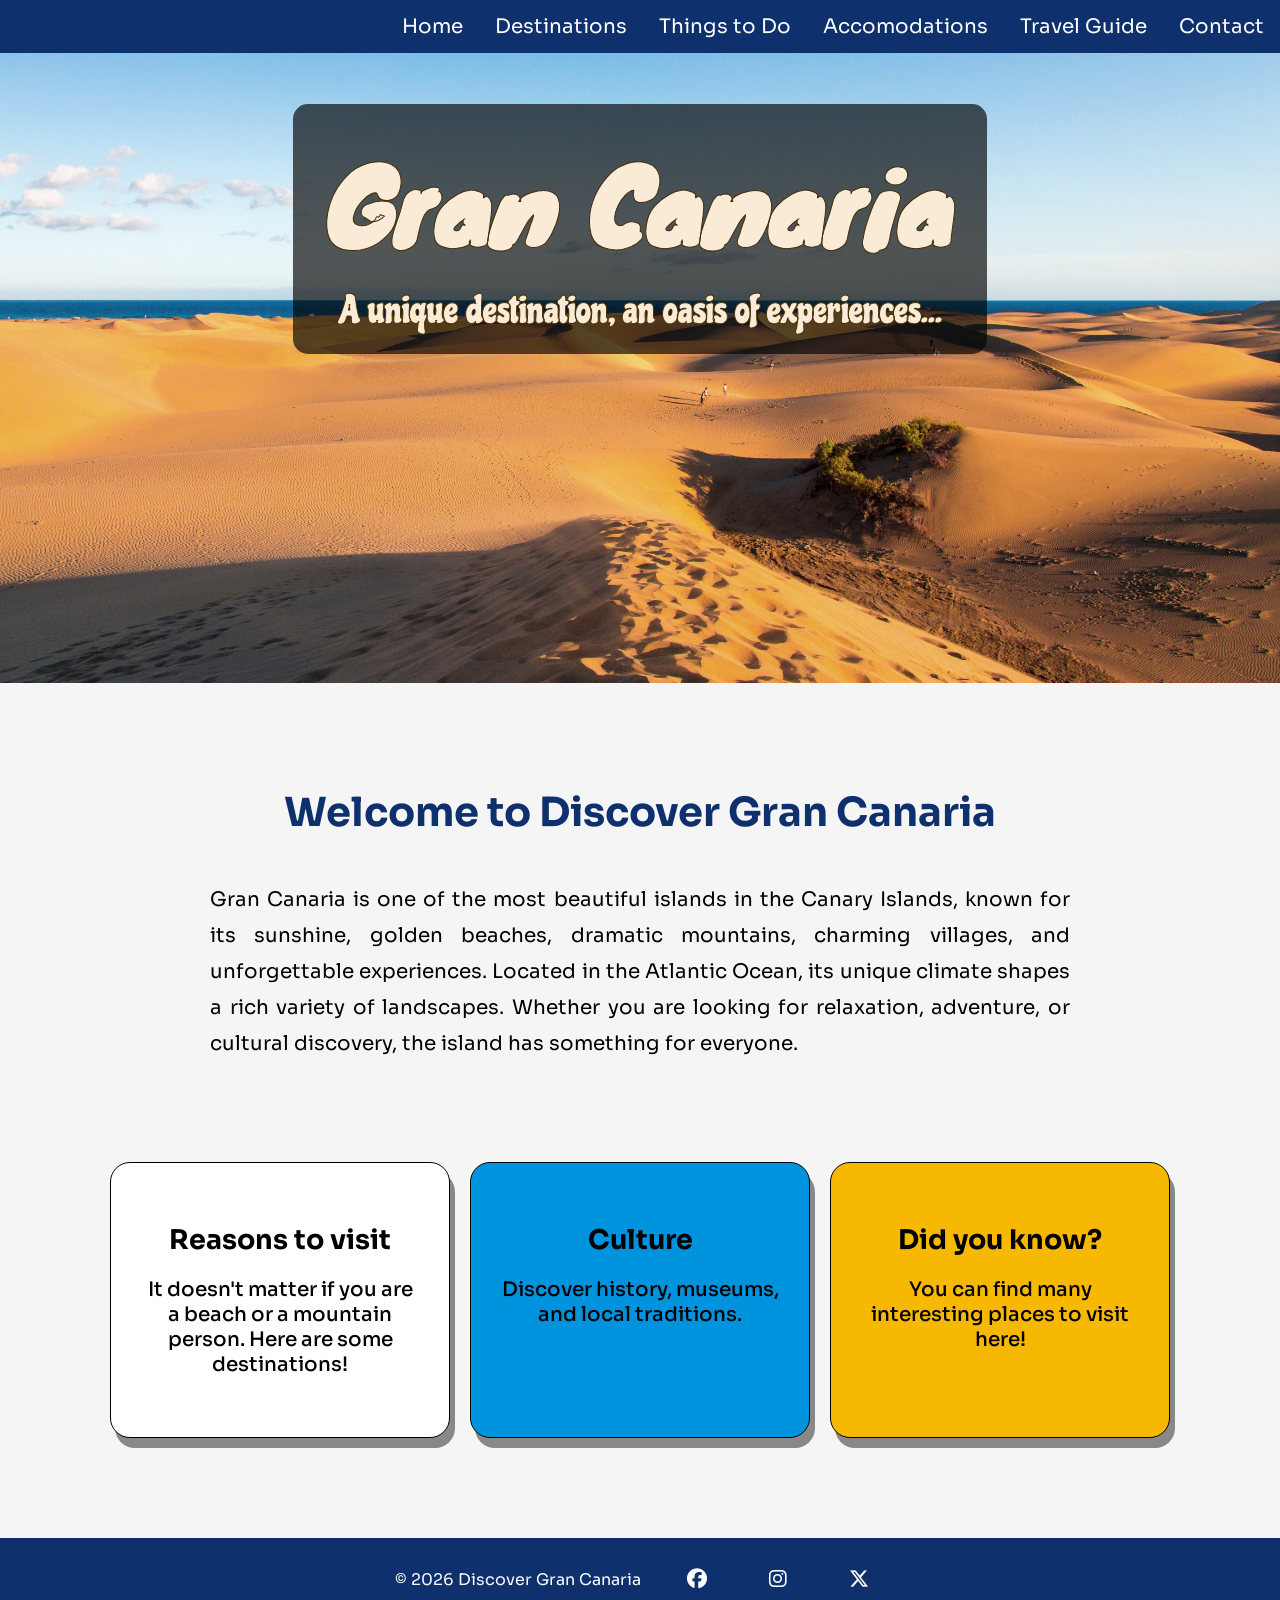
==== commit 6ba27d81: "modified footer" ====
--- a/index.html
+++ b/index.html
@@ -58,11 +58,34 @@
     </main>
     <footer>
         <ul>
-                <li id="copyright"><p>&copy; Discover Gran Canaria</p></li>
-                <li><a href="https://www.facebook.com/?locale=en_GB" target="_blank"><i class="fa-brands fa-facebook"></i></a></li>
-                <li><a href="https://www.instagram.com/?hl=en"><i class="fa-brands fa-instagram"></i></a></li>
-                <li><a href="https://x.com/"><i class="fa-brands fa-x-twitter"></i></a></li>
-            </ul>
+            <li id="copyright">&copy; 2026 Discover Gran Canaria</li>
+            <li>
+                <a href="https://www.facebook.com/?locale=en_GB"
+                    target="_blank"
+                    rel="noopener noreferrer"
+                    aria-label="Visit our Facebook page">
+                    <i class="fa-brands fa-facebook" aria-hidden="true"></i>
+                </a>
+            </li>
+
+            <li>
+                <a href="https://www.instagram.com/?hl=en"
+                    target="_blank"
+                    rel="noopener noreferrer"
+                    aria-label="Visit our Instagram page">
+                    <i class="fa-brands fa-instagram" aria-hidden="true"></i>
+                </a>
+            </li>
+
+            <li>
+                <a href="https://x.com/"
+                    target="_blank"
+                    rel="noopener noreferrer"
+                    aria-label="Visit our X (Twitter) page">
+                    <i class="fa-brands fa-x-twitter" aria-hidden="true"></i>
+                </a>
+            </li>
+        </ul>
     </footer>
 </body>
 </html>
--- a/assets/css/style.css
+++ b/assets/css/style.css
@@ -1042,8 +1042,9 @@
 #copyright {
   color: white;
   font-family: "Sora", Arial, Helvetica, sans-serif;
-  font-style:italic;
-  font-size:20px;
+  font-style: normal;
+  font-size: 16px;
+  font-weight: 400;
 }
 
 
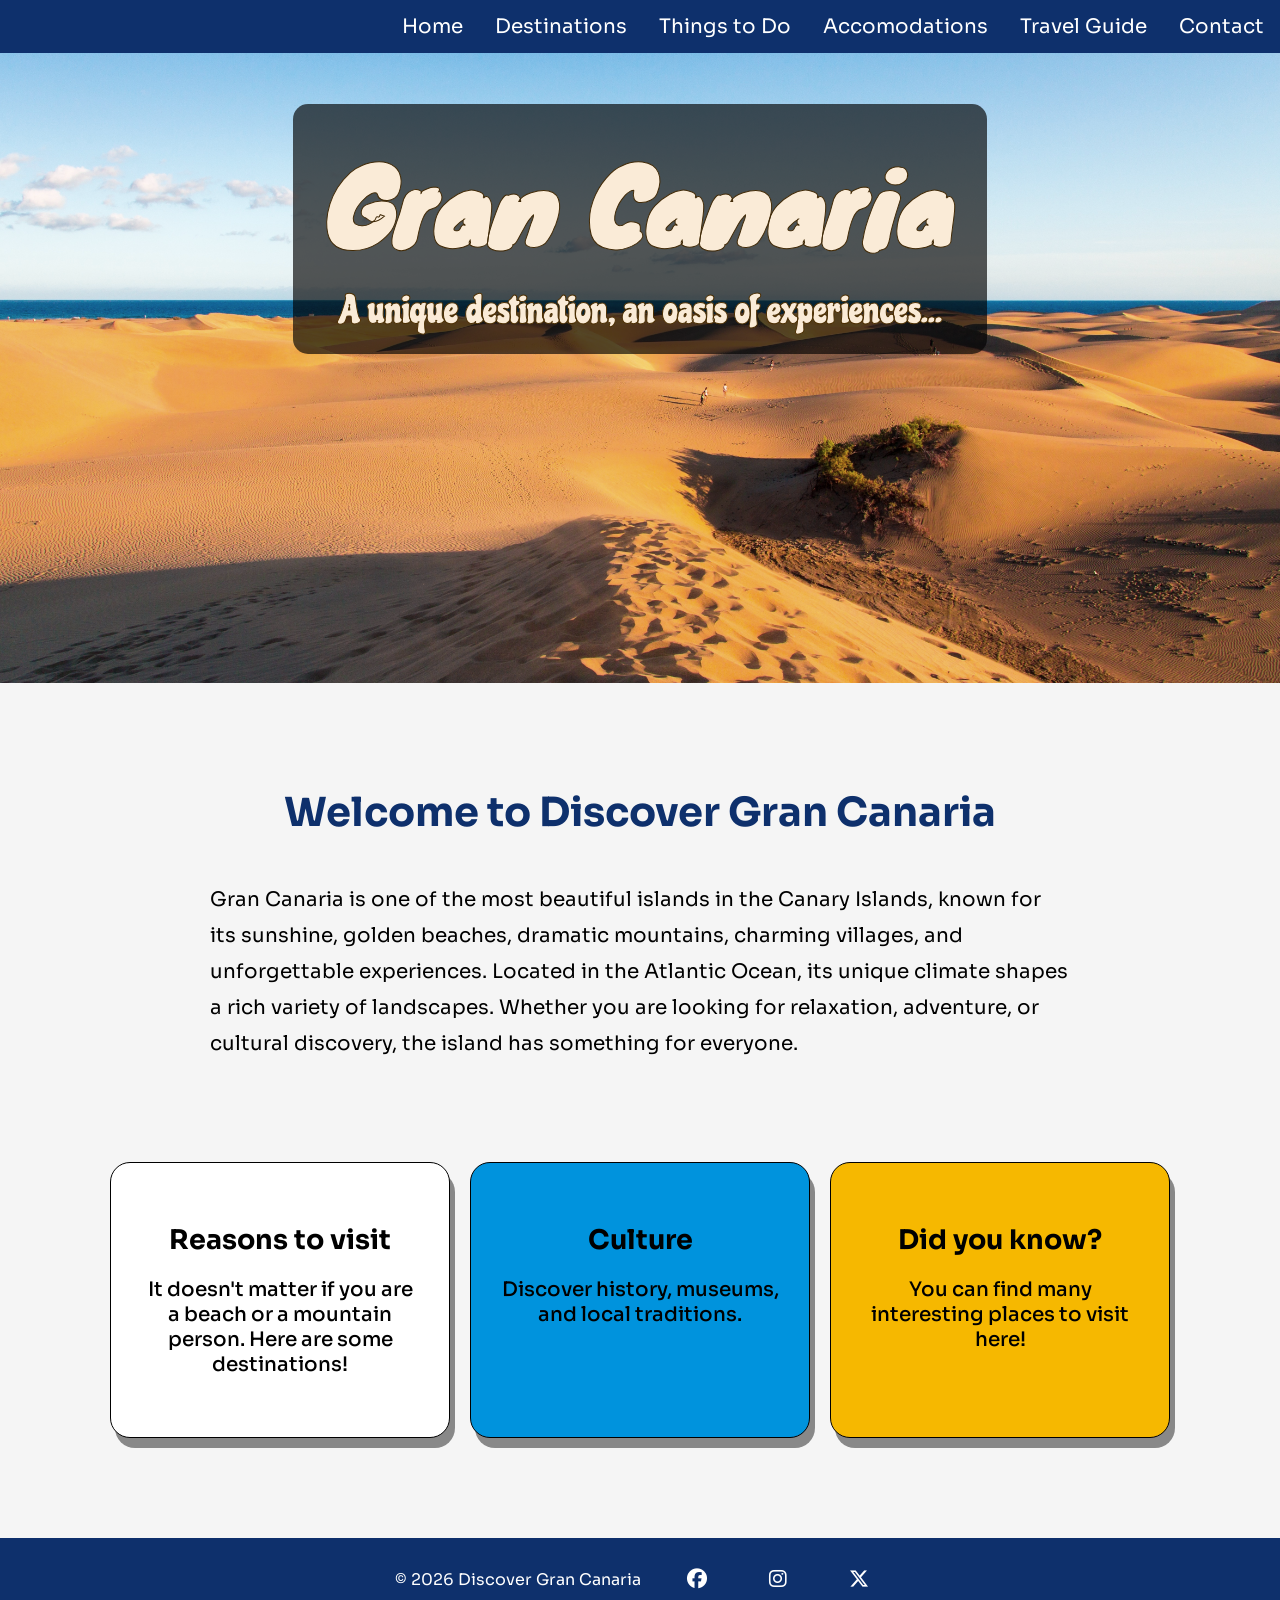
==== commit cc127091: "modified welcome message in index" ====
--- a/index.html
+++ b/index.html
@@ -32,7 +32,7 @@
     </header>
     <main>
         <section class="introduction">
-            <div class="main-title">
+            <div class="main-subtitle">
                 <h2>Welcome to Discover Gran Canaria</h2>
             </div>
             <div class="main-text">
--- a/assets/css/style.css
+++ b/assets/css/style.css
@@ -95,7 +95,7 @@
 }
 
 /* section 1 */
-.main-title h2 {
+.main-title h1 {
   font-family: "Sora", Arial, Helvetica, sans-serif;
   font-weight: bold;
   font-size: clamp(26px, 4vw, 40px);
@@ -106,11 +106,23 @@
   margin-bottom:20px;
 }
 
+.main-subtitle h2 {
+  font-family: "Sora", Arial, Helvetica, sans-serif;
+  font-weight: bold;
+  font-size: clamp(26px, 4vw, 40px);
+  color: #0e306c;
+  text-align: center;
+  padding: 24px;
+  margin:10px;
+  margin-bottom:20px;
+}
+
 .main-text p {
   font-family: "Sora", Arial, Helvetica, sans-serif;
-  text-align: justify;
+  text-align: left;
   font-size: clamp(16px, 2vw, 20px);
   line-height: 1.8;
+  max-width: 70ch;
   color: black;
 }
 
@@ -231,7 +243,7 @@
     max-width: 430px;
 }
 
-.destination-info h3 {
+.destination-info h2 {
     font-size: 2.2rem;
     margin: 10px 0 15px;
     font-family: "Sora", Arial, Helvetica, sans-serif;
@@ -241,8 +253,9 @@
 
 .destination-info p {
     font-size: 1rem;
-    text-align: justify;
+    text-align: left;
     line-height: 1.6;
+    max-width: 70ch;
     color: black;
     font-family: "Sora", Arial, Helvetica, sans-serif;
     margin-bottom: 25px;
@@ -346,7 +359,7 @@
     flex: 1;
 }
 
-.activities-info h3 {
+.activities-info h2 {
     font-size: 1.6rem;
     color: #0e306c;
     font-weight: bold;
@@ -485,7 +498,7 @@
 
 .accomodation-info p {
     font-size: 1rem;
-    text-align: justify;
+    text-align: left;
     line-height: 1.6;
     color: black;
     font-family: "Sora", Arial, Helvetica, sans-serif;
@@ -496,7 +509,7 @@
     text-align: center;
     align-items: center;
     font-family: "Sora", Arial, Helvetica, sans-serif;
-    font-size: 2.2rem;
+    font-size: 1.2rem;
     margin: 10px 0 15px;
     font-weight: bold;
     color: #0e306c;
@@ -628,7 +641,7 @@
 
 /* ===== Contact Info ===== */
 
-.contact-info h3 {
+.contact-info h2 {
   font-size: 2rem;
   color: #0e306c;
   margin-bottom: 20px;
@@ -654,7 +667,7 @@
 
 /* ===== FAQ ===== */
 
-.contact-info h4 {
+.contact-info h3 {
   text-align: center;
   font-size: 1.6rem;
   margin: 20px 0;
@@ -740,20 +753,41 @@
         url('../images/transports.png');
 }
 
-#transport-section{
+
+#transport-section {
   margin: 40px auto;
 }
 
-.box a {
-  font-size: clamp(16px, 2vw, 40px);
-  padding-top: 20px;
-  background: linear-gradient(90deg, #0093dd, #f6b800, #888888);
-  -webkit-background-clip: text;
-  -webkit-text-fill-color: transparent;
-   -webkit-text-stroke: 1px black;
-}
-
-.transport-box h3::after {
+.transport-box {
+  border: none;
+  box-shadow: none;
+  padding: 40px 30px;
+}
+
+.transport-box a {
+  display: flex;
+  flex-direction: column;
+  align-items: center;
+  justify-content: center;
+  text-decoration: none;
+  color: #0e306c;
+  width: 100%;
+  height: 100%;
+  font-family: "Sora", Arial, Helvetica, sans-serif;
+}
+
+.transport-box a i {
+  font-size: clamp(35px, 5vw, 55px);
+  color: #0e306c;
+  margin-bottom: 15px;
+}
+
+.transport-box a h2 {
+  font-size: clamp(20px, 3vw, 27px);
+  color: #0e306c;
+}
+
+.transport-box a h2::after {
   content: "";
   display: block;
   width: 50px;
@@ -763,9 +797,9 @@
   border-radius: 5px;
 }
 
-.transport-box {
-  border: none;
-  box-shadow: none;
+.transport-box a:hover i,
+.transport-box a:hover h2 {
+  color: #0093dd;
 }
 
 /* ===== Travel Guide - Taxi Box ===== */
@@ -1124,7 +1158,7 @@
         max-width: 100%;
     }
 
-    .destination-info h3 {
+    .destination-info h2 {
         font-size: 2rem;
     }
   /* ===== Things to Do Responsive ===== */
@@ -1245,7 +1279,7 @@
         max-width: 100%;
     }
 
-    .destination-info h3 {
+    .destination-info h2 {
         font-size: 2rem;
     }
 
@@ -1466,7 +1500,7 @@
         border-radius: 15px;
     }
 
-    .destination-info h3 {
+    .destination-info h2 {
         font-size: 1.7rem;
     }
 
